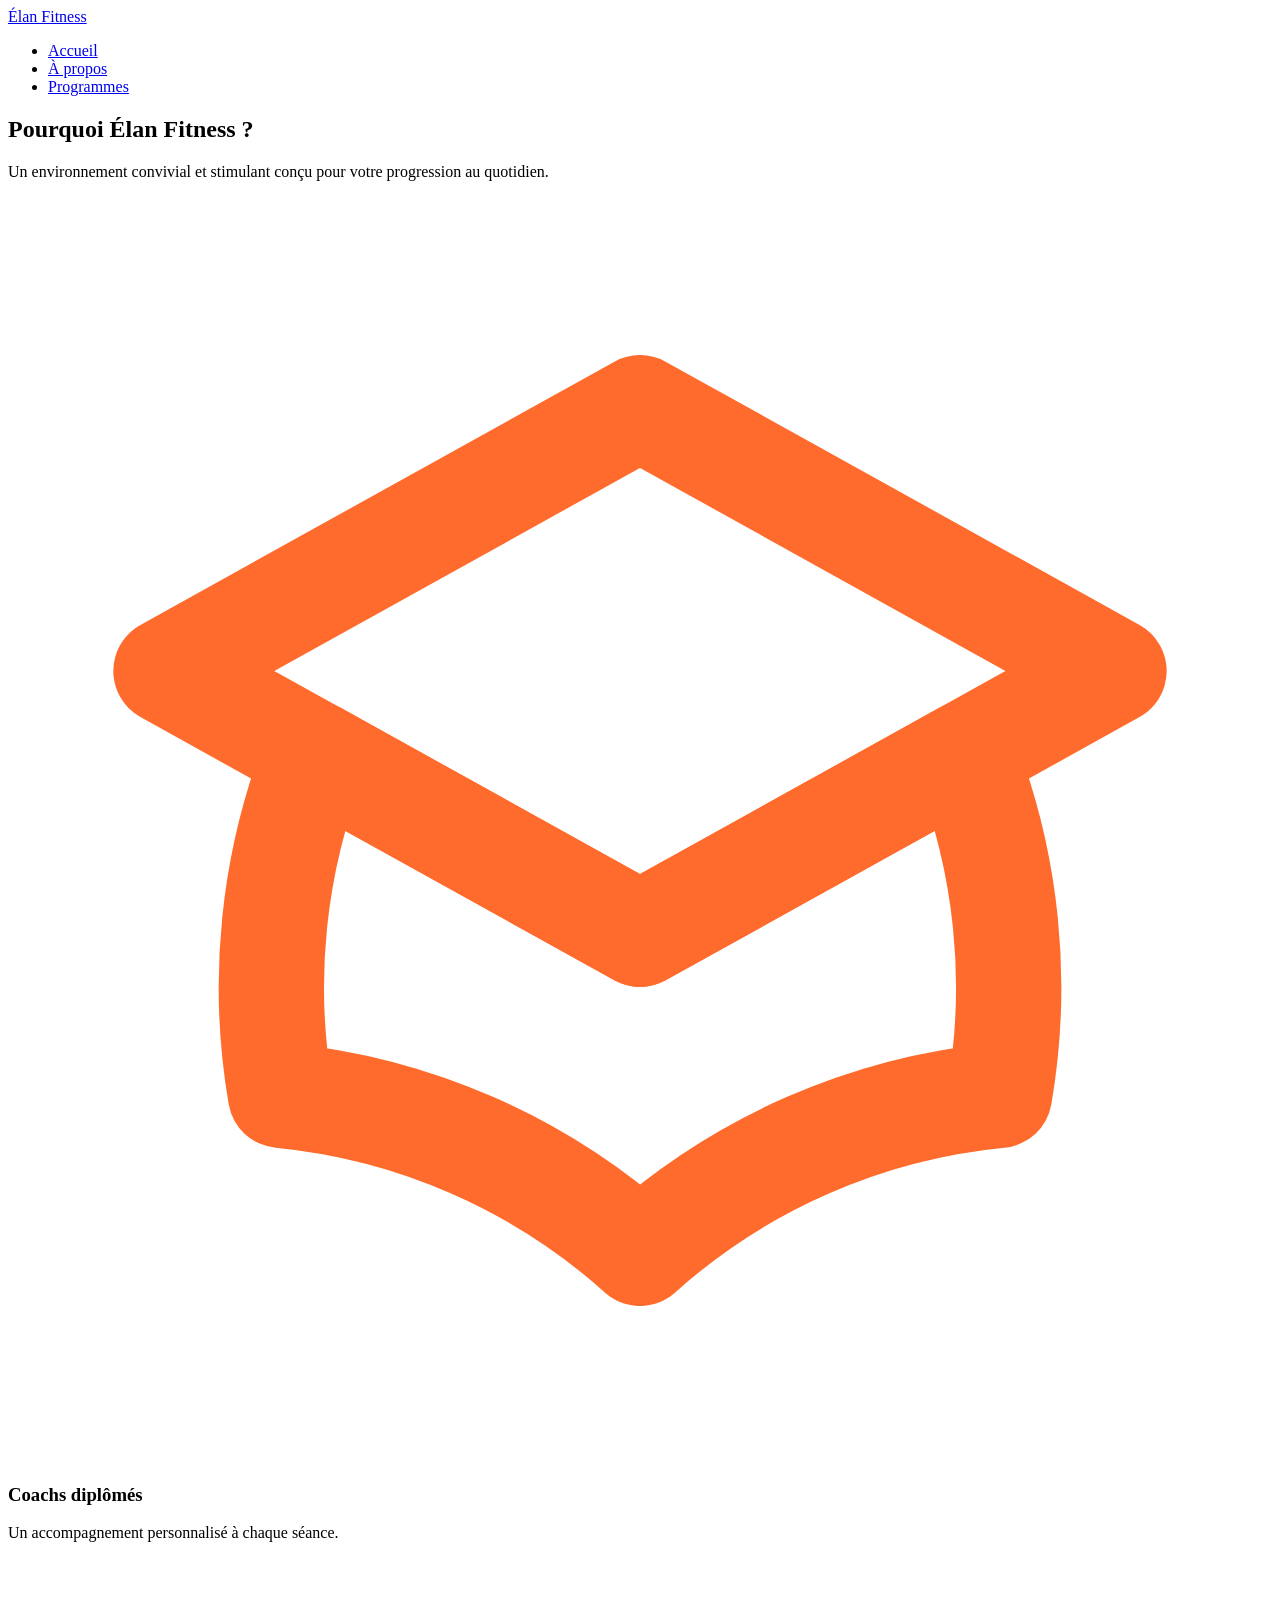
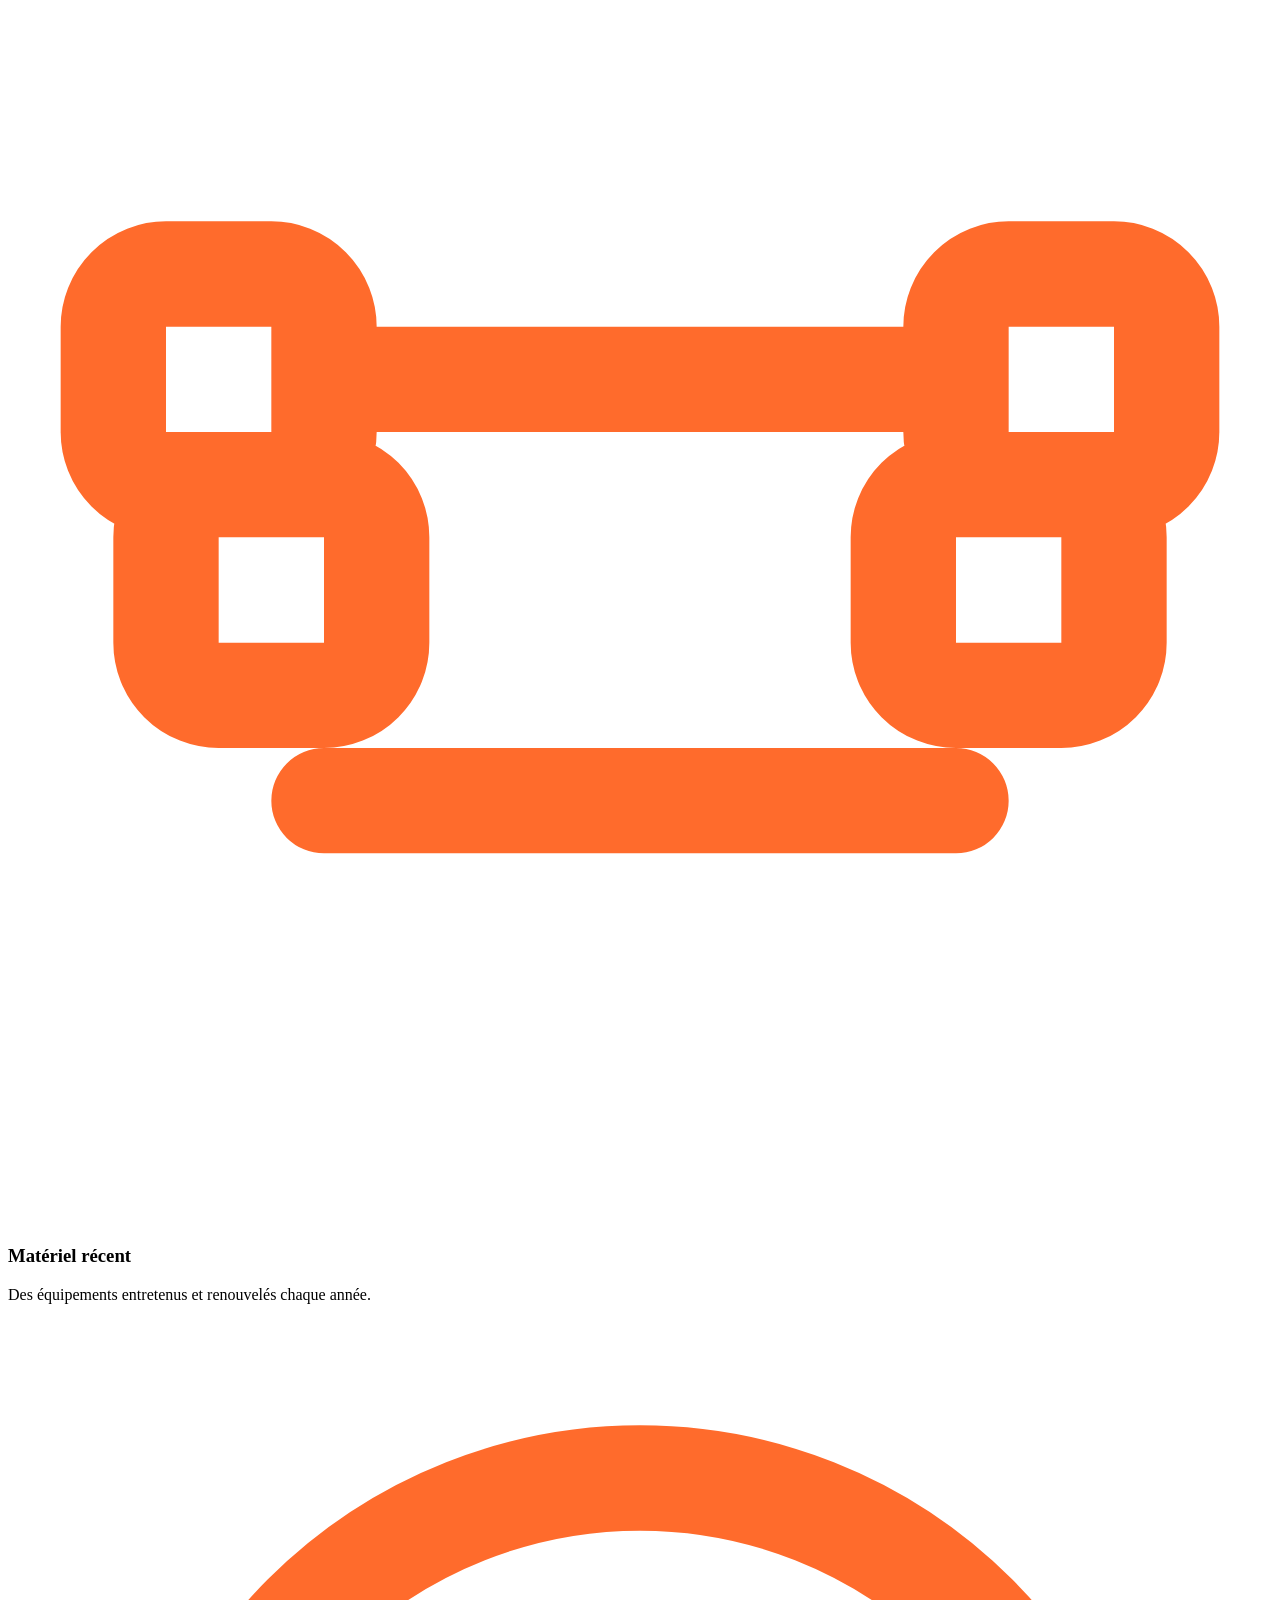
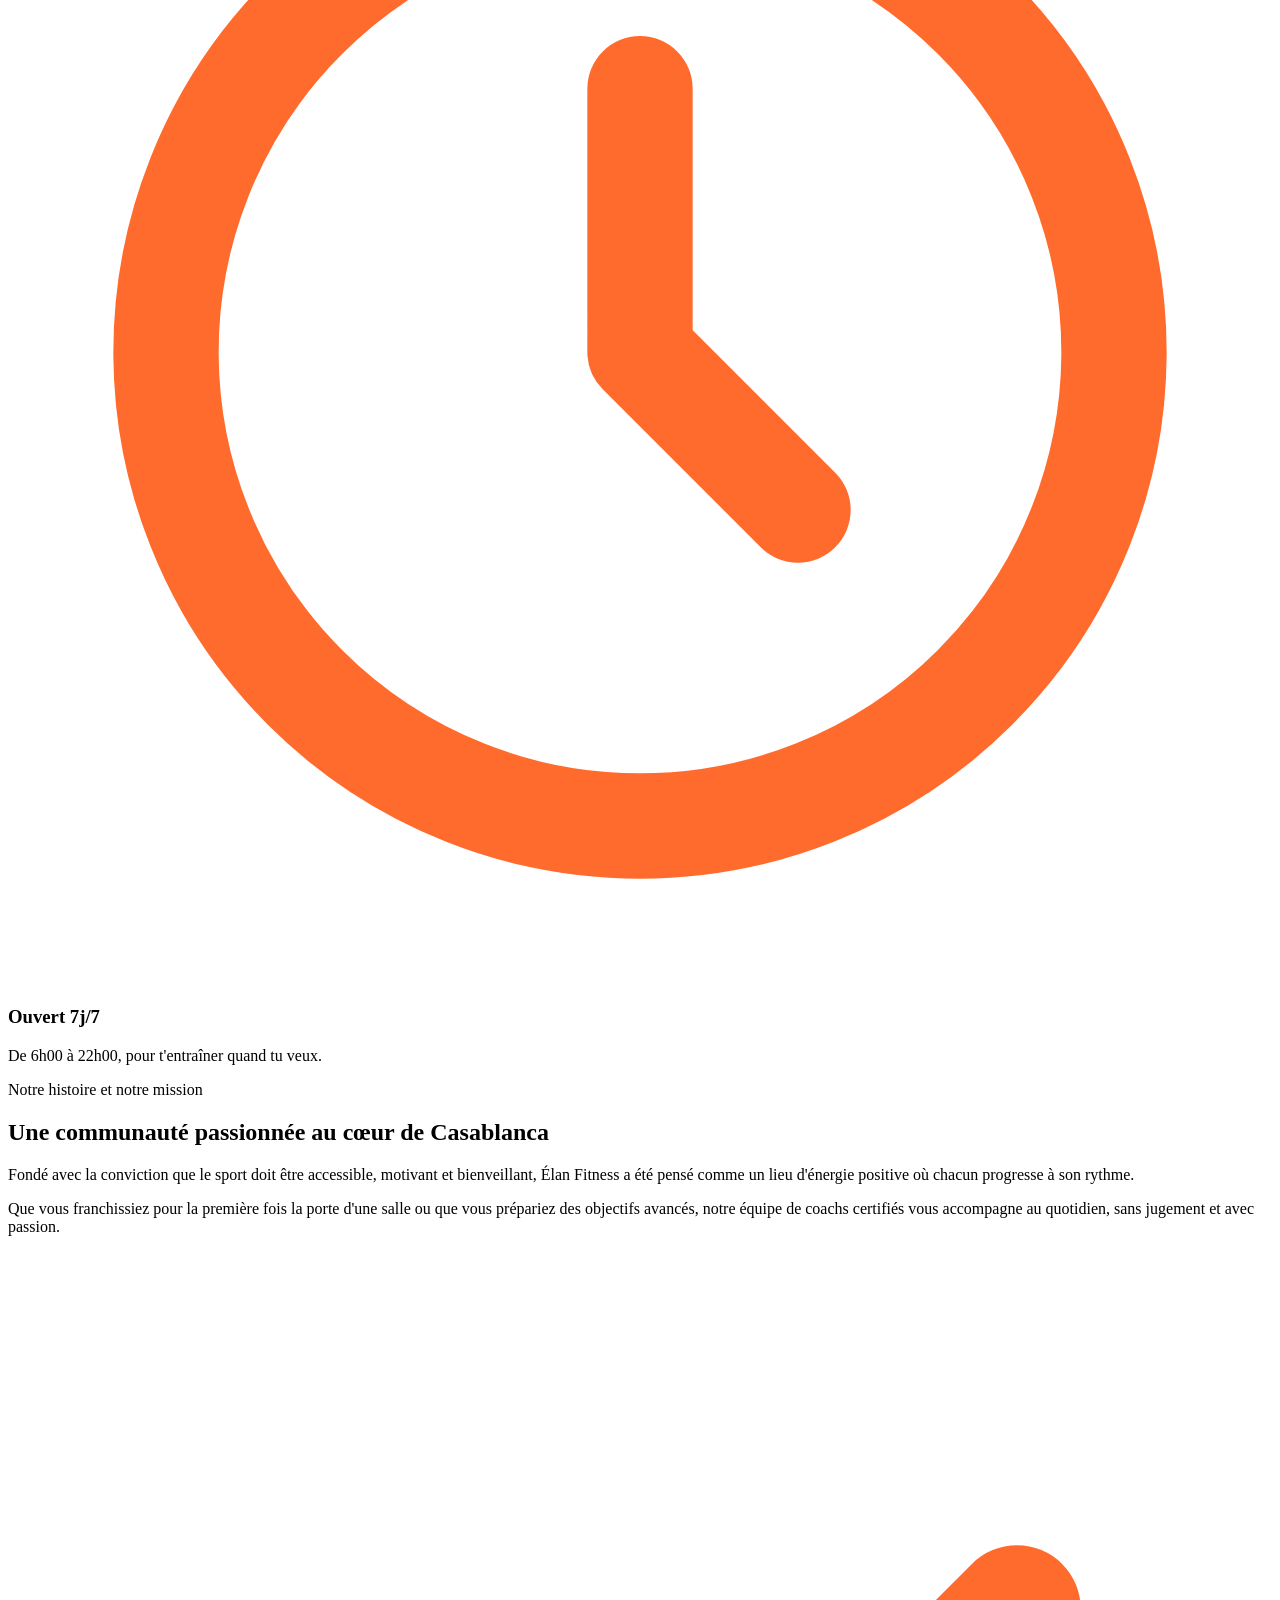
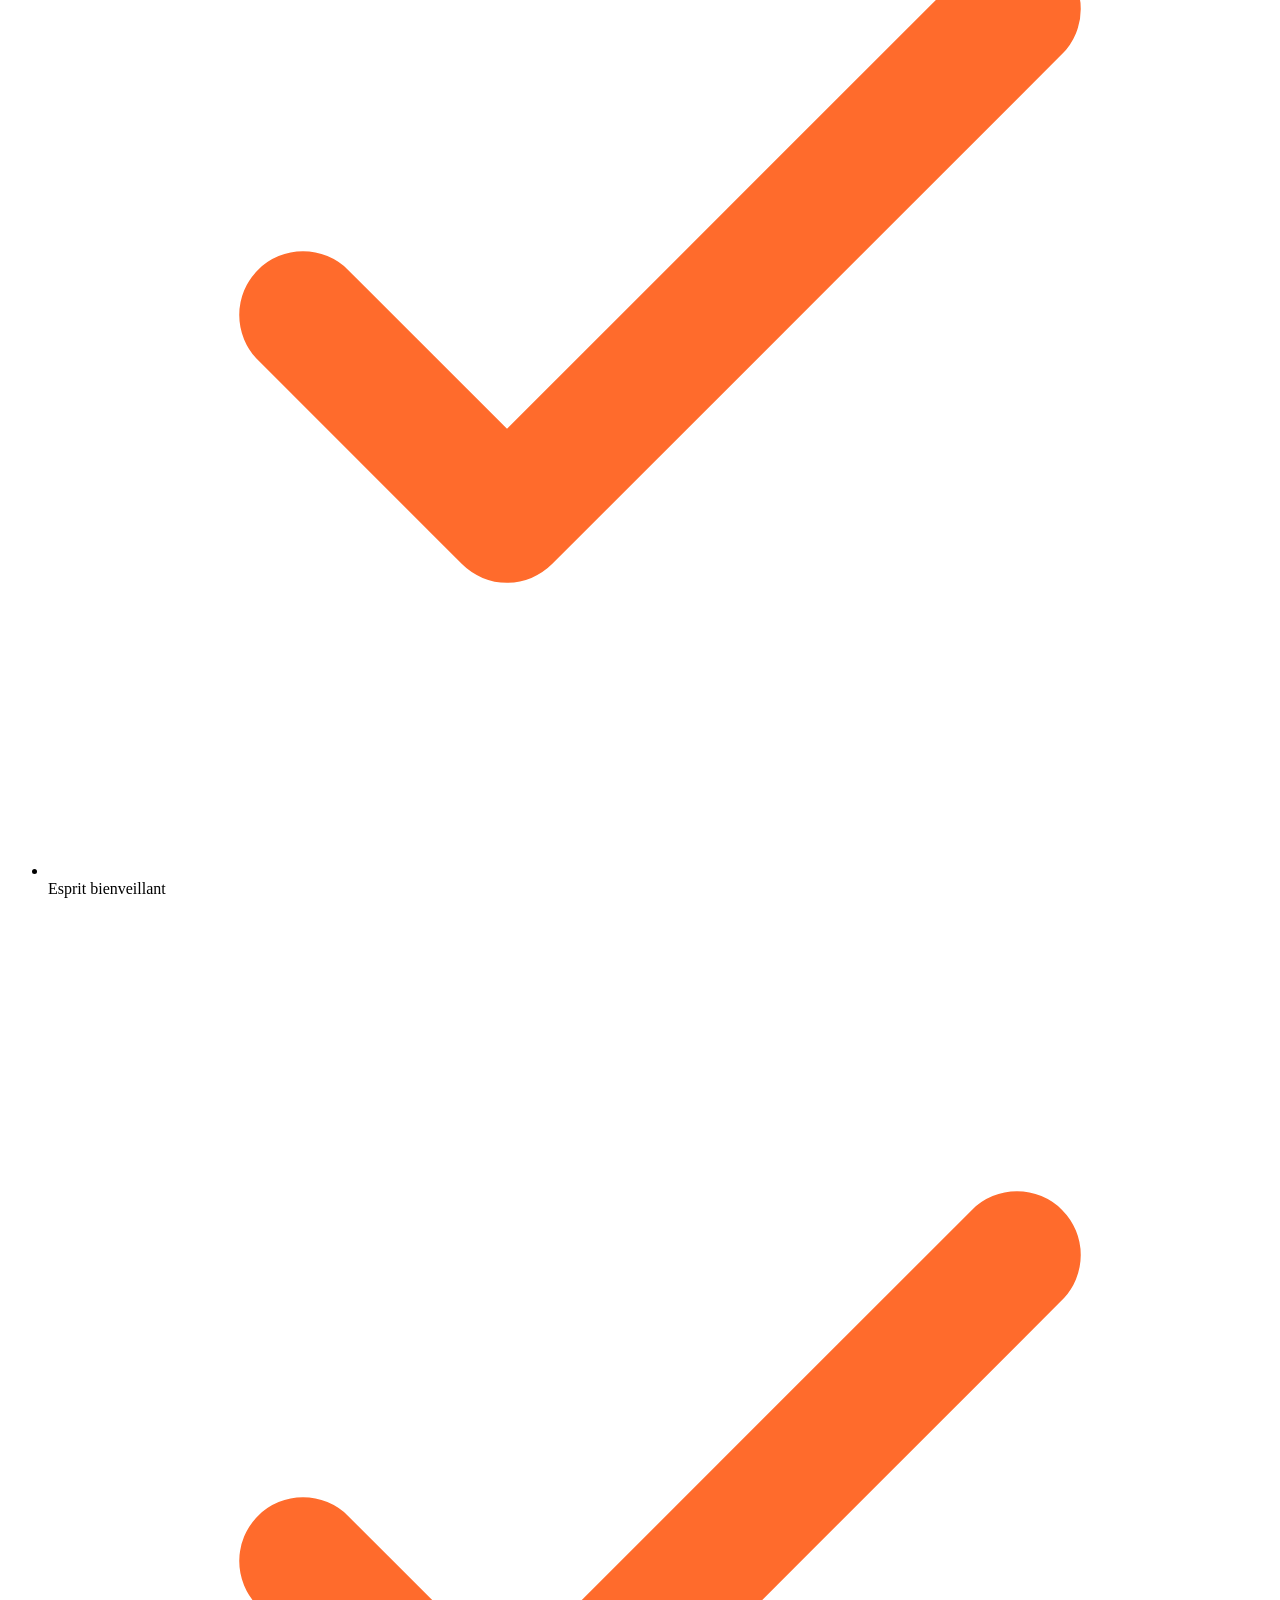
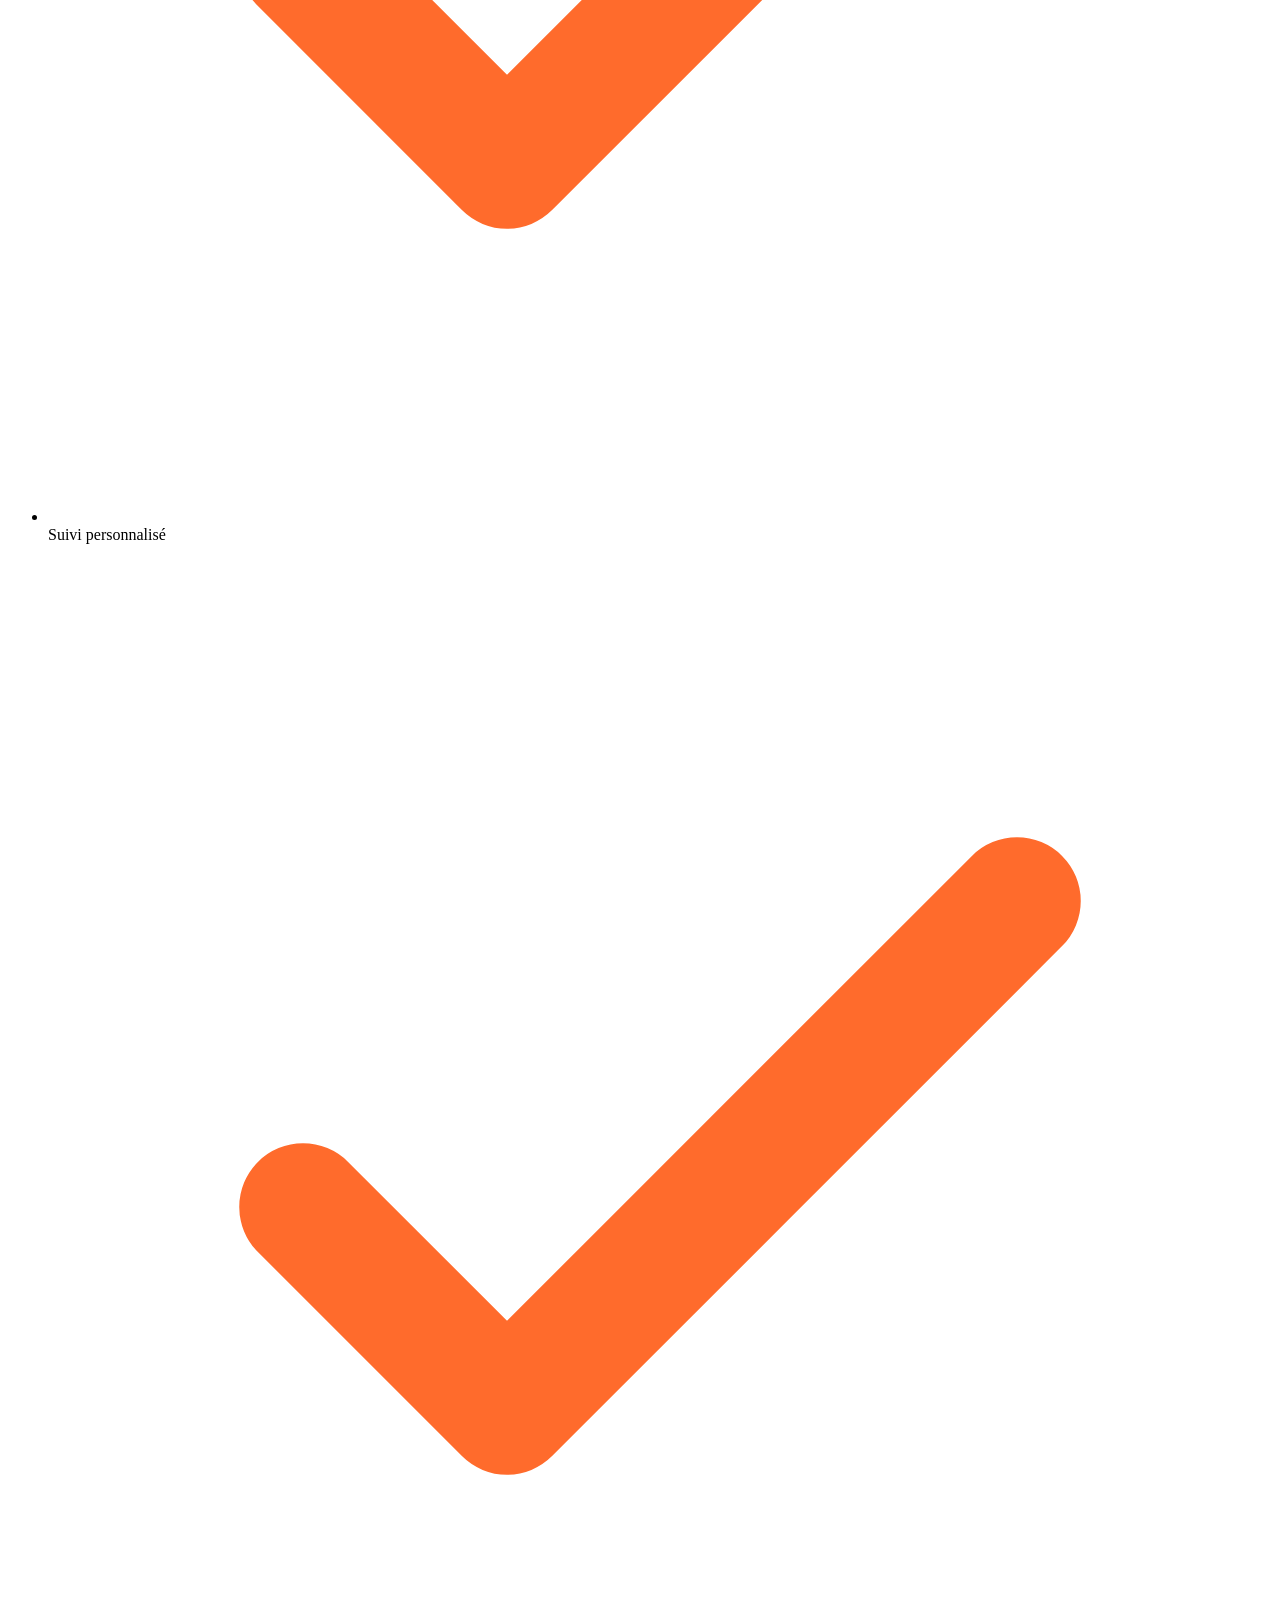
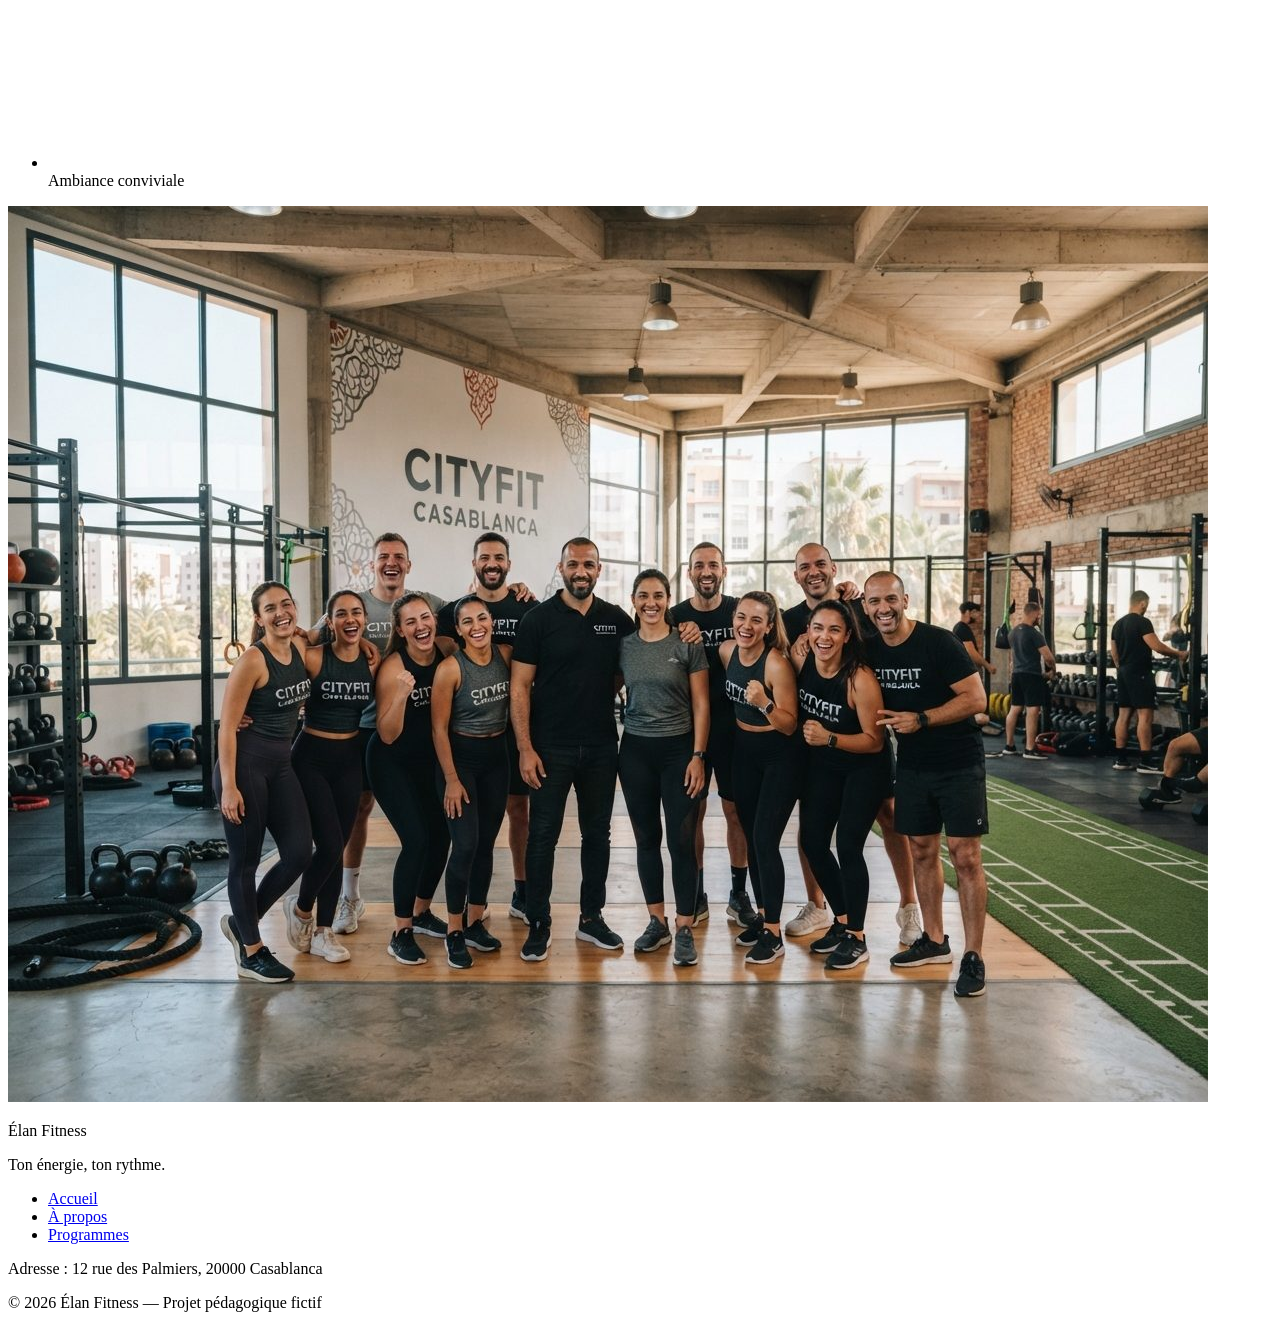
==== Apropos.html @ f49613de "Brief" ====
<!DOCTYPE html>
<html lang="en">
<head>
    <meta charset="UTF-8">
    <meta name="viewport" content="width=device-width, initial-scale=1.0">
    <title>Document</title>
    <link href="style.css" rel="stylesheet">
</head>
<body>
    
  <header class="en-tete">
    <div class="conteneur en-tete-contenu">
      <a href="#accueil" class="logo">Élan Fitness</a>

      <nav aria-label="Navigation principale">
        <ul class="menu">
          <li><a href="index.html" >Accueil</a></li>
          <li><a href="Apropos.html" class="lien-actif">À propos</a></li>
          <li><a href="programmes.html">Programmes</a></li>
        </ul>
      </nav>
    </div>
  </header>
   <section class="section section-blanche">
      <div class="conteneur">

        <div class="section-titre">
          <h2>Pourquoi Élan Fitness ?</h2>
          <p>Un environnement convivial et stimulant conçu pour votre progression au quotidien.</p>
        </div>

        <div class="cartes">
          <article class="carte carte-avantage">
            <div class="icone"><img src="img/icone-coach.svg" alt=""></div>
            <h3>Coachs diplômés</h3>
            <p>Un accompagnement personnalisé à chaque séance.</p>
          </article>

          <article class="carte carte-avantage">
            <div class="icone"><img src="img/icone-materiel.svg" alt=""></div>
            <h3>Matériel récent</h3>
            <p>Des équipements entretenus et renouvelés chaque année.</p>
          </article>

          <article class="carte carte-avantage">
            <div class="icone"><img src="img/icone-horloge.svg" alt=""></div>
            <h3>Ouvert 7j/7</h3>
            <p>De 6h00 à 22h00, pour t'entraîner quand tu veux.</p>
          </article>
        </div>

      </div>
    </section>

    <section id="a-propos" class="section">
      <div class="conteneur apropos-contenu">

        <div class="apropos-texte">
          <p class="sur-titre">Notre histoire et notre mission</p>
          <h2>Une communauté passionnée au cœur de Casablanca</h2>
          <p>
            Fondé avec la conviction que le sport doit être accessible, motivant et bienveillant,
            Élan Fitness a été pensé comme un lieu d'énergie positive où chacun progresse à son rythme.
          </p>
          <p>
            Que vous franchissiez pour la première fois la porte d'une salle ou que vous prépariez des
            objectifs avancés, notre équipe de coachs certifiés vous accompagne au quotidien, sans
            jugement et avec passion.
          </p>

          <ul class="valeurs">
            <li class="valeur">
              <div class="icone icone-petite"><img src="img/icone-check.svg" alt=""></div>
              <span>Esprit bienveillant</span>
            </li>
            <li class="valeur">
              <div class="icone icone-petite"><img src="img/icone-check.svg" alt=""></div>
              <span>Suivi personnalisé</span>
            </li>
            <li class="valeur">
              <div class="icone icone-petite"><img src="img/icone-check.svg" alt=""></div>
              <span>Ambiance conviviale</span>
            </li>
          </ul>
        </div>

        <img class="apropos-image" src="img/equipe.jpg" alt="L'équipe de coachs d'Élan Fitness réunie dans la salle">

      </div>
    </section>  
      <footer class="pied-de-page">
    <div class="conteneur">

      <div class="pied-haut">
        <div>
          <p class="logo logo-clair">Élan Fitness</p>
          <p class="slogan">Ton énergie, ton rythme.</p>
        </div>

        <nav aria-label="Navigation du pied de page">
          <ul class="menu menu-pied">
            <li><a href="index.html">Accueil</a></li>
            <li><a href="Apropos.html">À propos</a></li>
            <li><a href="programmes.html">Programmes</a></li>
          </ul>
        </nav>
      </div>

      <div class="pied-bas">
        <p>Adresse : 12 rue des Palmiers, 20000 Casablanca</p>
        <p>&copy; 2026 Élan Fitness — Projet pédagogique fictif</p>
      </div>

    </div>
  </footer>
</body>
</html>
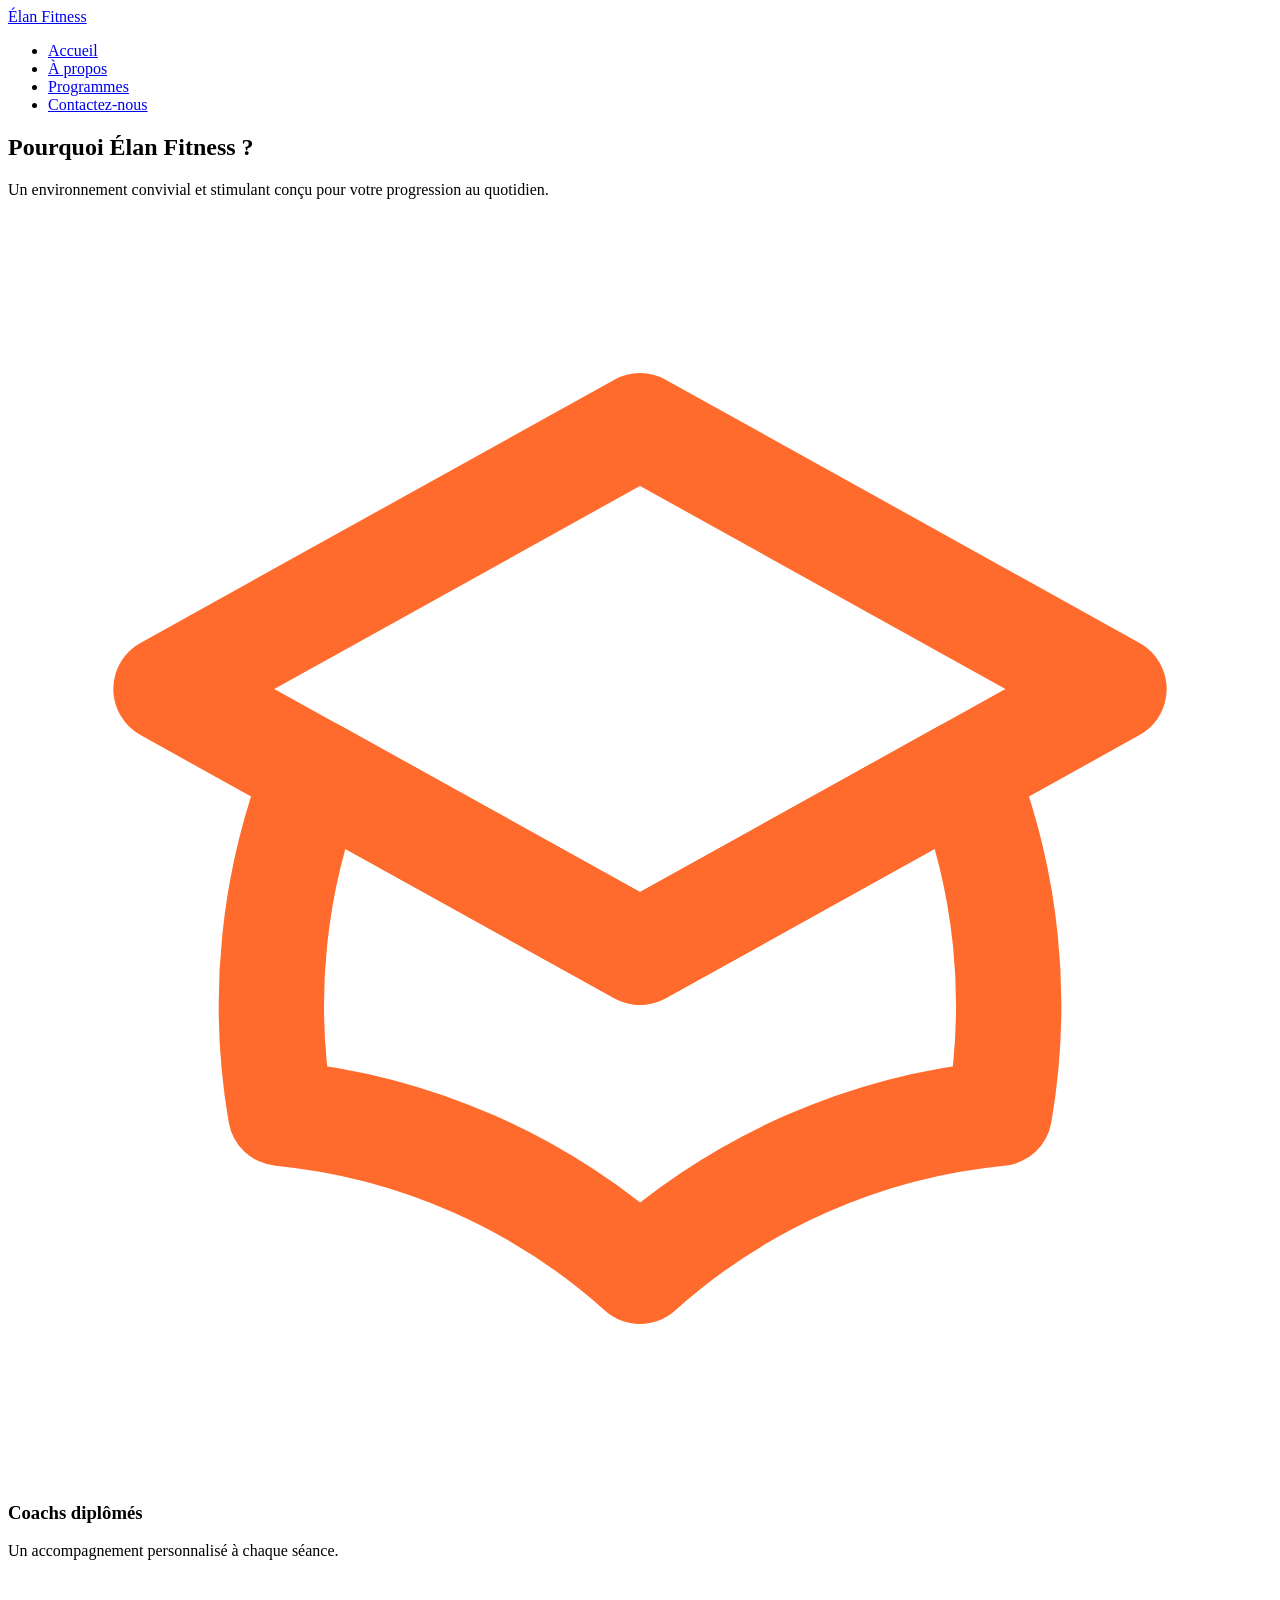
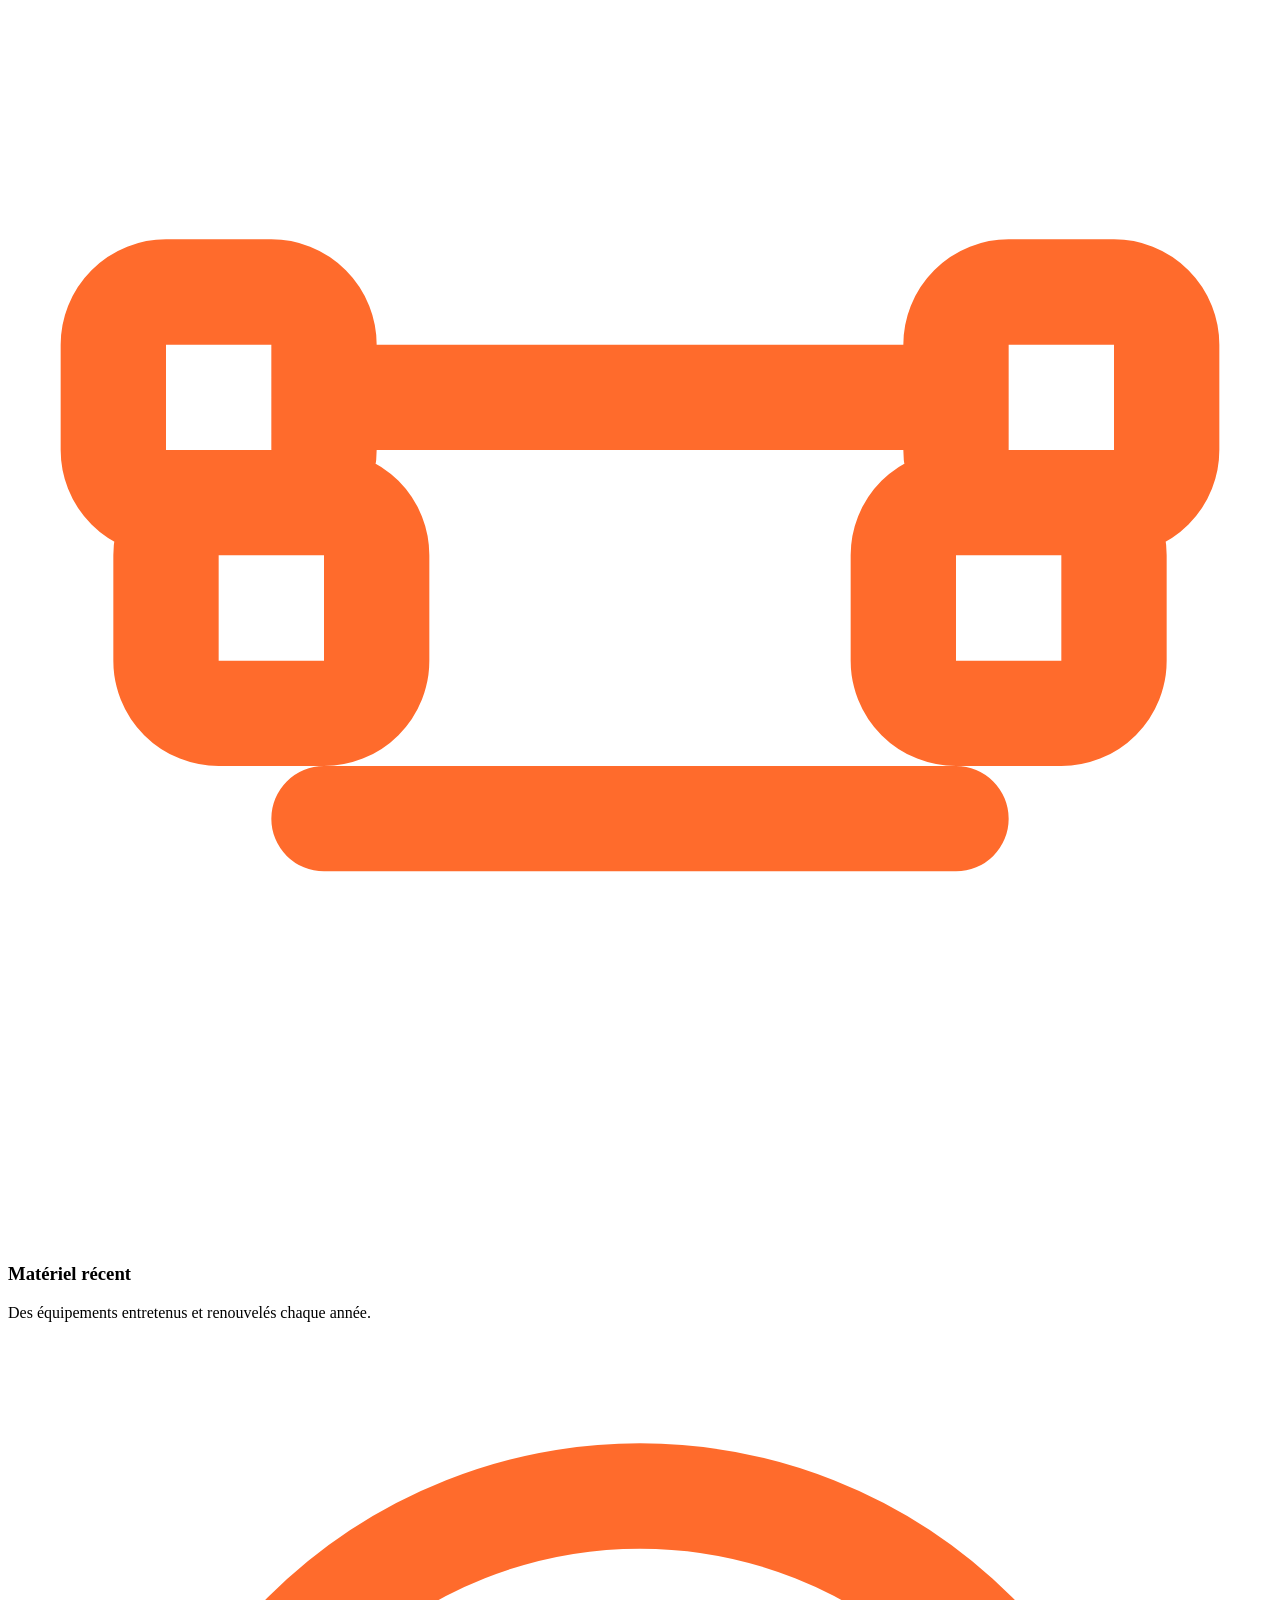
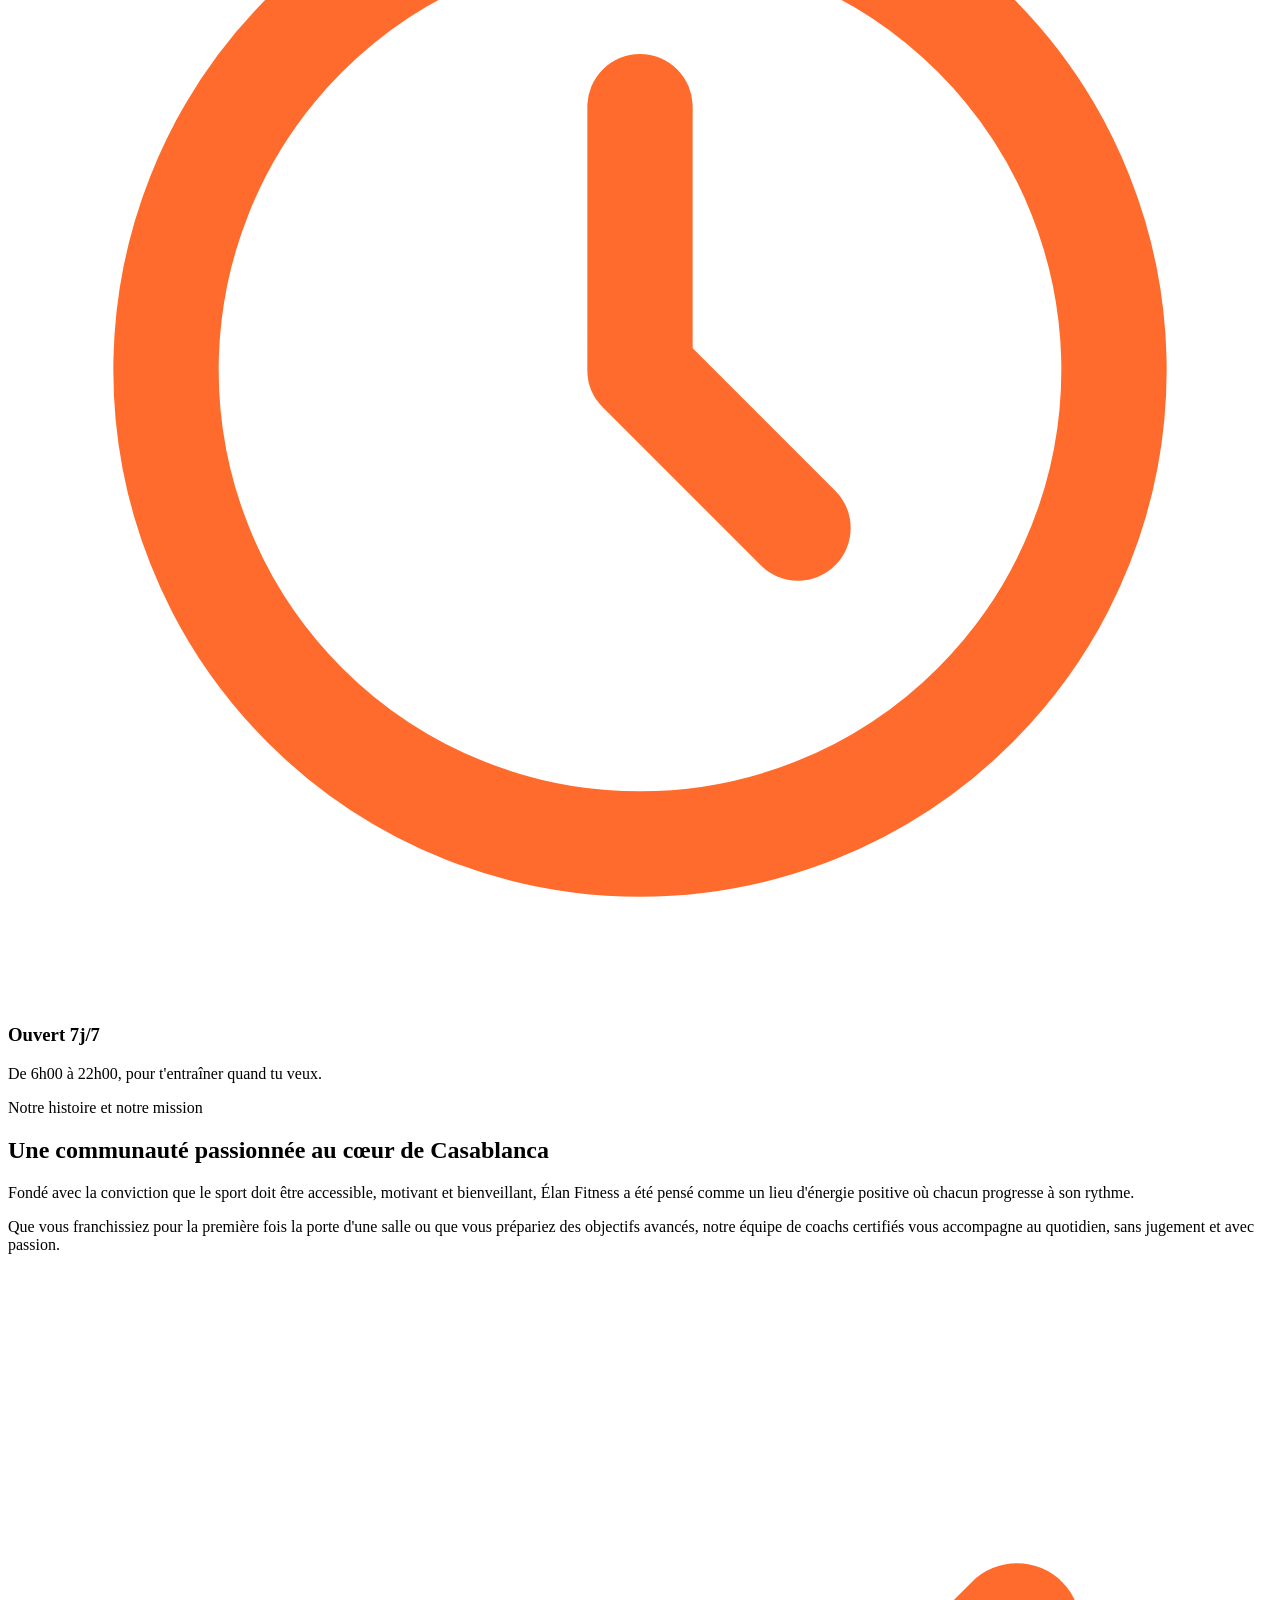
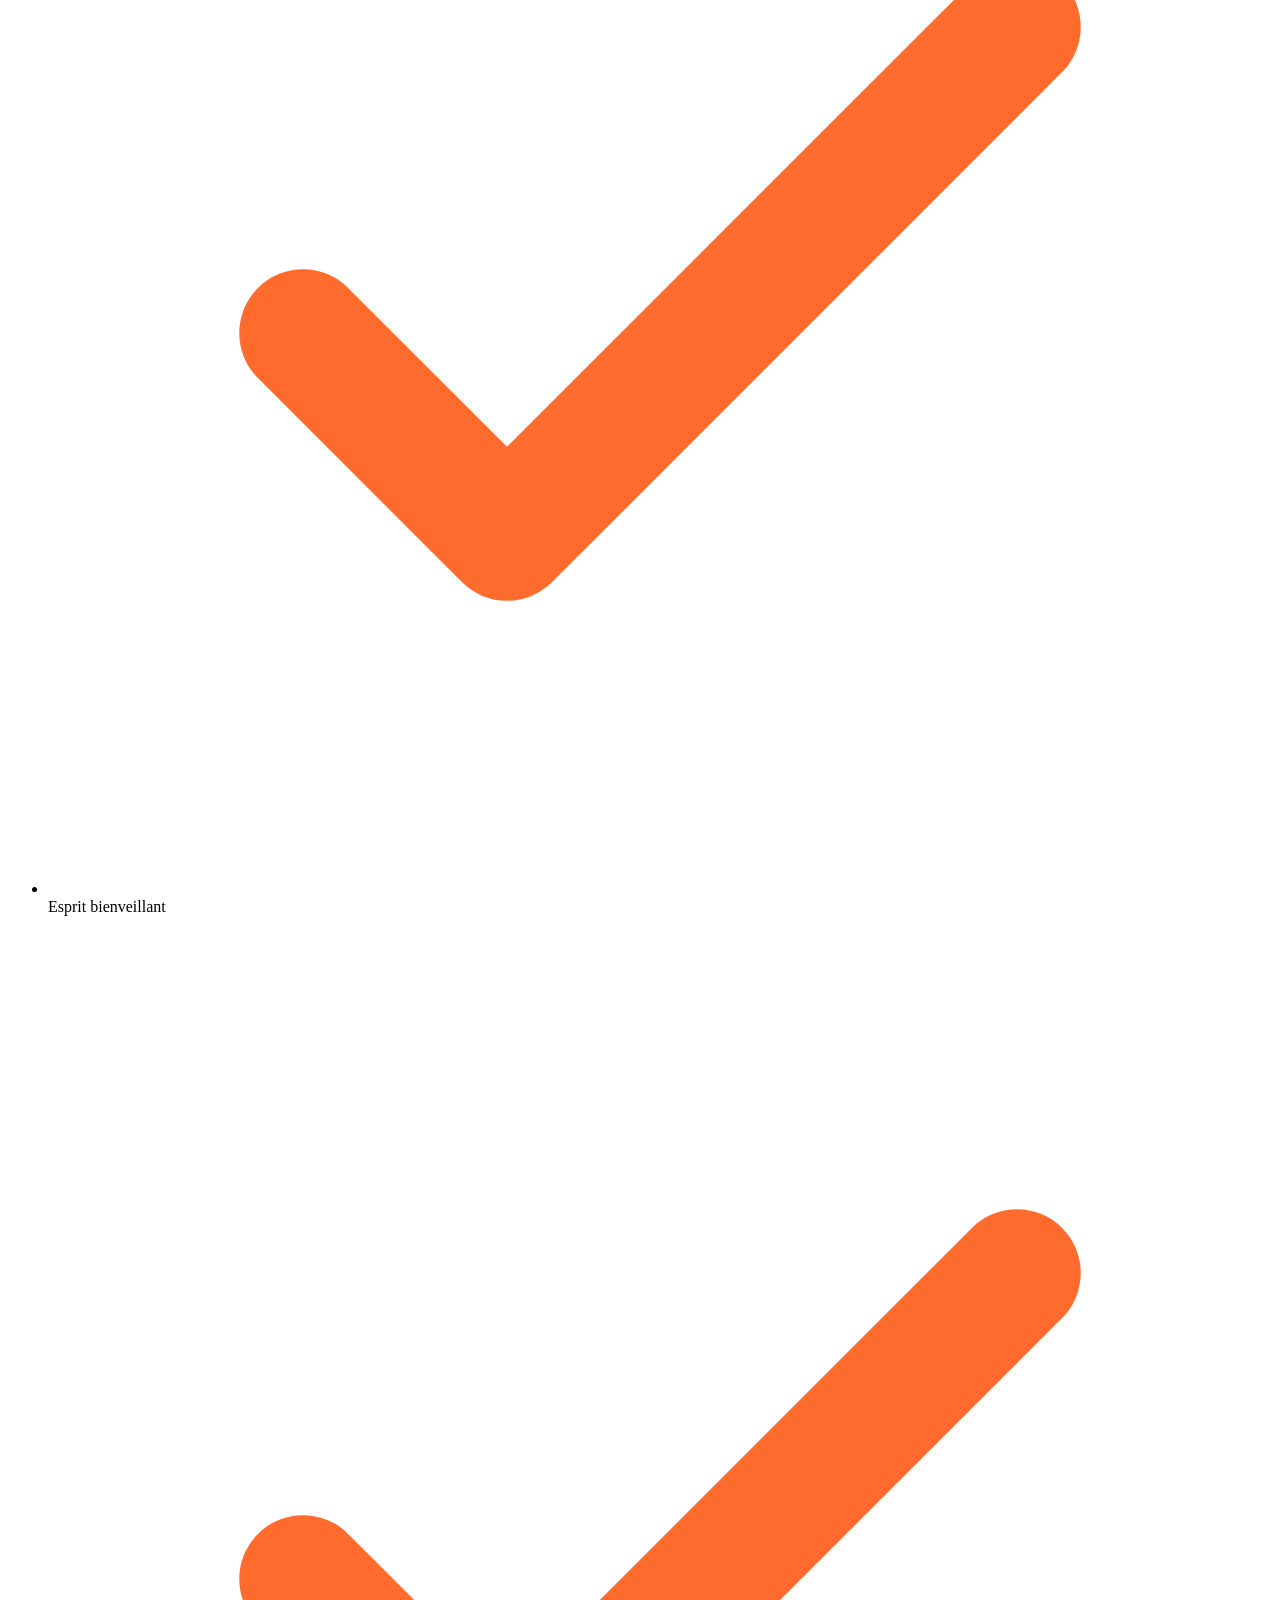
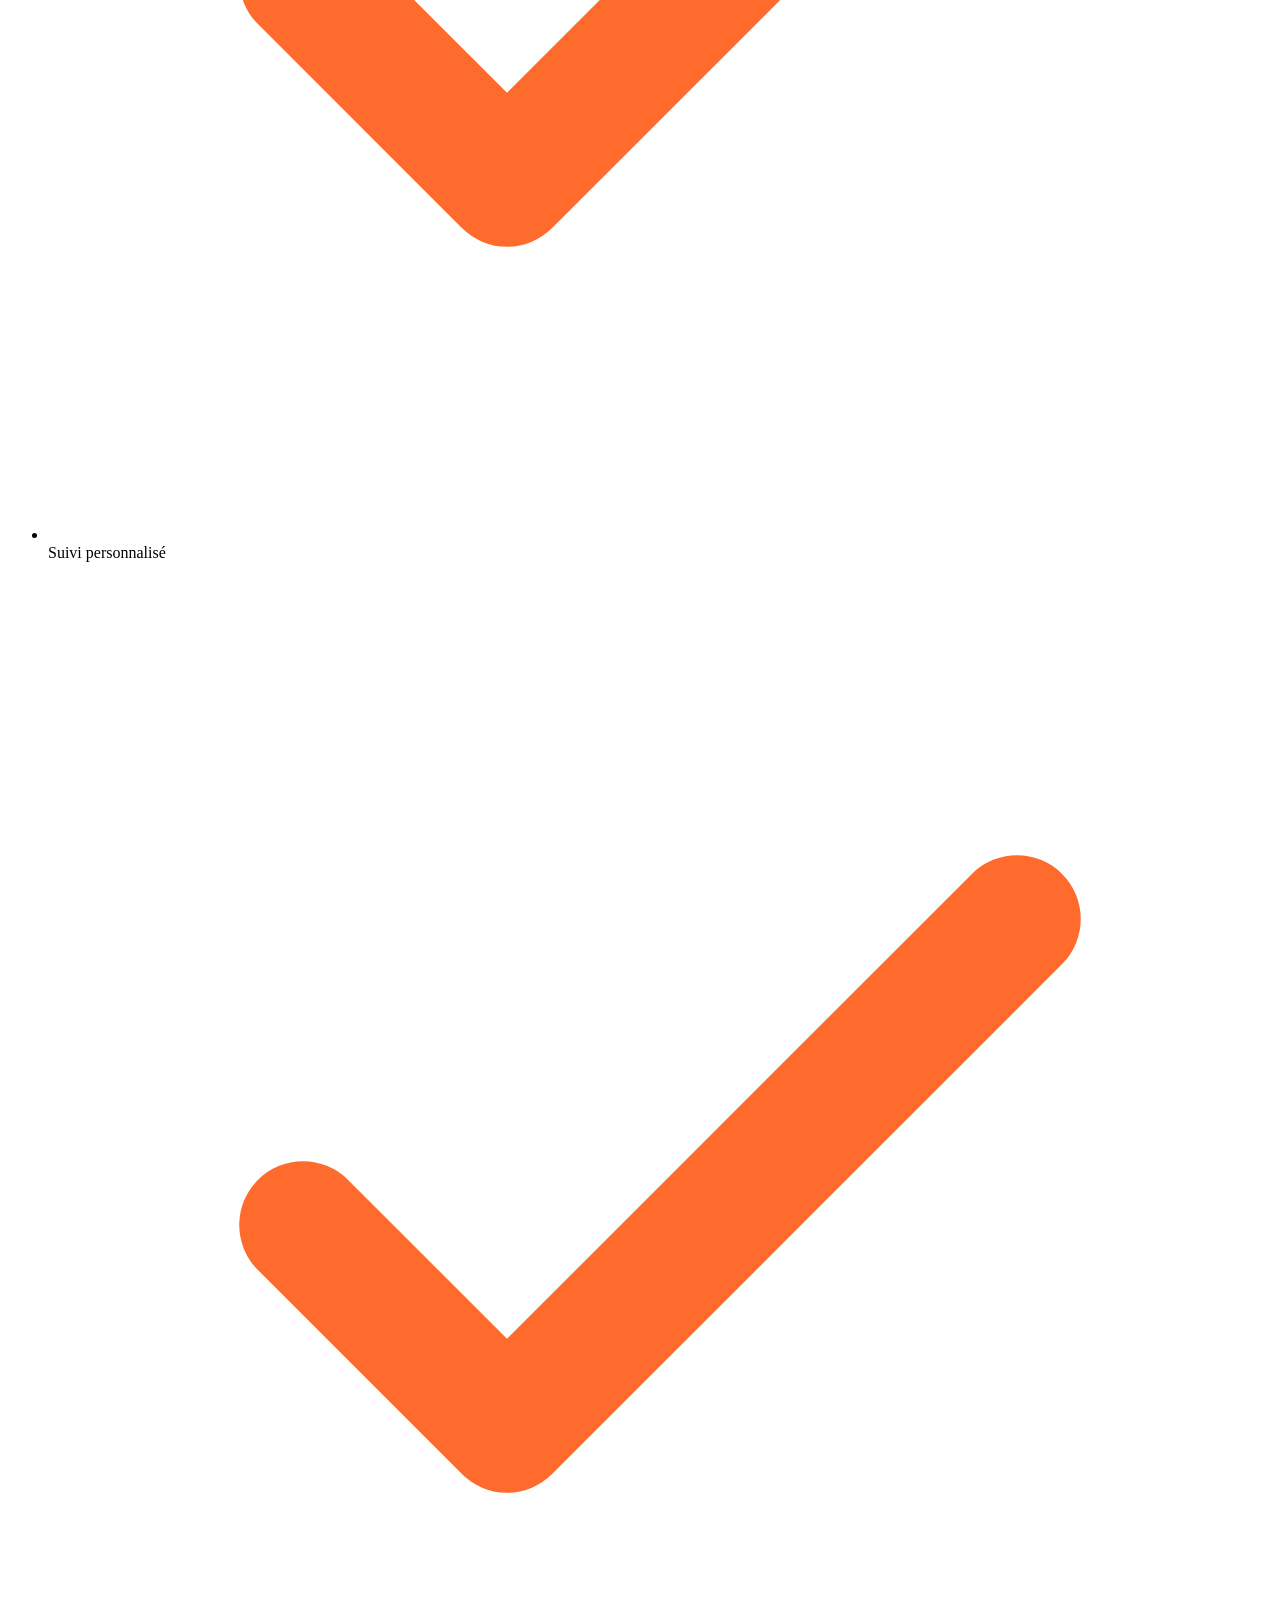
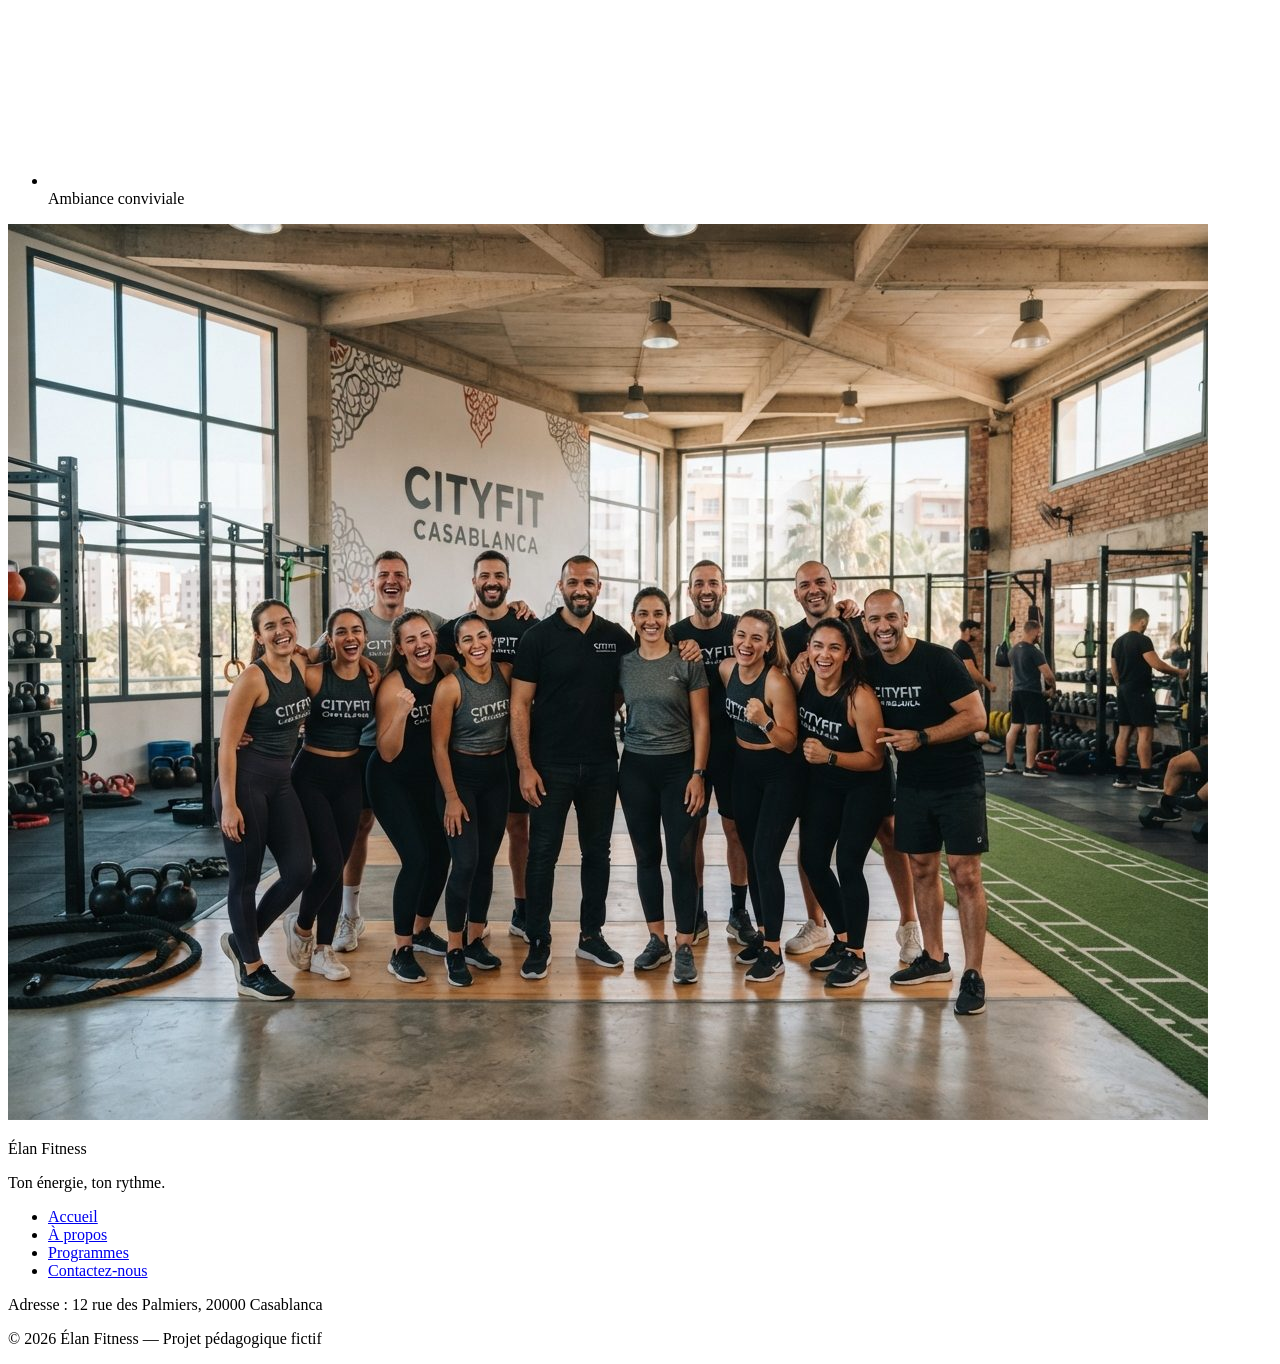
==== commit 0c385761: "Apropos" ====
--- a/Apropos.html
+++ b/Apropos.html
@@ -17,6 +17,7 @@
           <li><a href="index.html" >Accueil</a></li>
           <li><a href="Apropos.html" class="lien-actif">À propos</a></li>
           <li><a href="programmes.html">Programmes</a></li>
+          <li><a href="contact.html">Contactez-nous</a></li>
         </ul>
       </nav>
     </div>
@@ -100,8 +101,9 @@
         <nav aria-label="Navigation du pied de page">
           <ul class="menu menu-pied">
             <li><a href="index.html">Accueil</a></li>
-            <li><a href="Apropos.html">À propos</a></li>
+            <li><a href="Apropos.html"class="lien-actif">À propos</a></li>
             <li><a href="programmes.html">Programmes</a></li>
+            <li><a href="contact.html">Contactez-nous</a></li>
           </ul>
         </nav>
       </div>
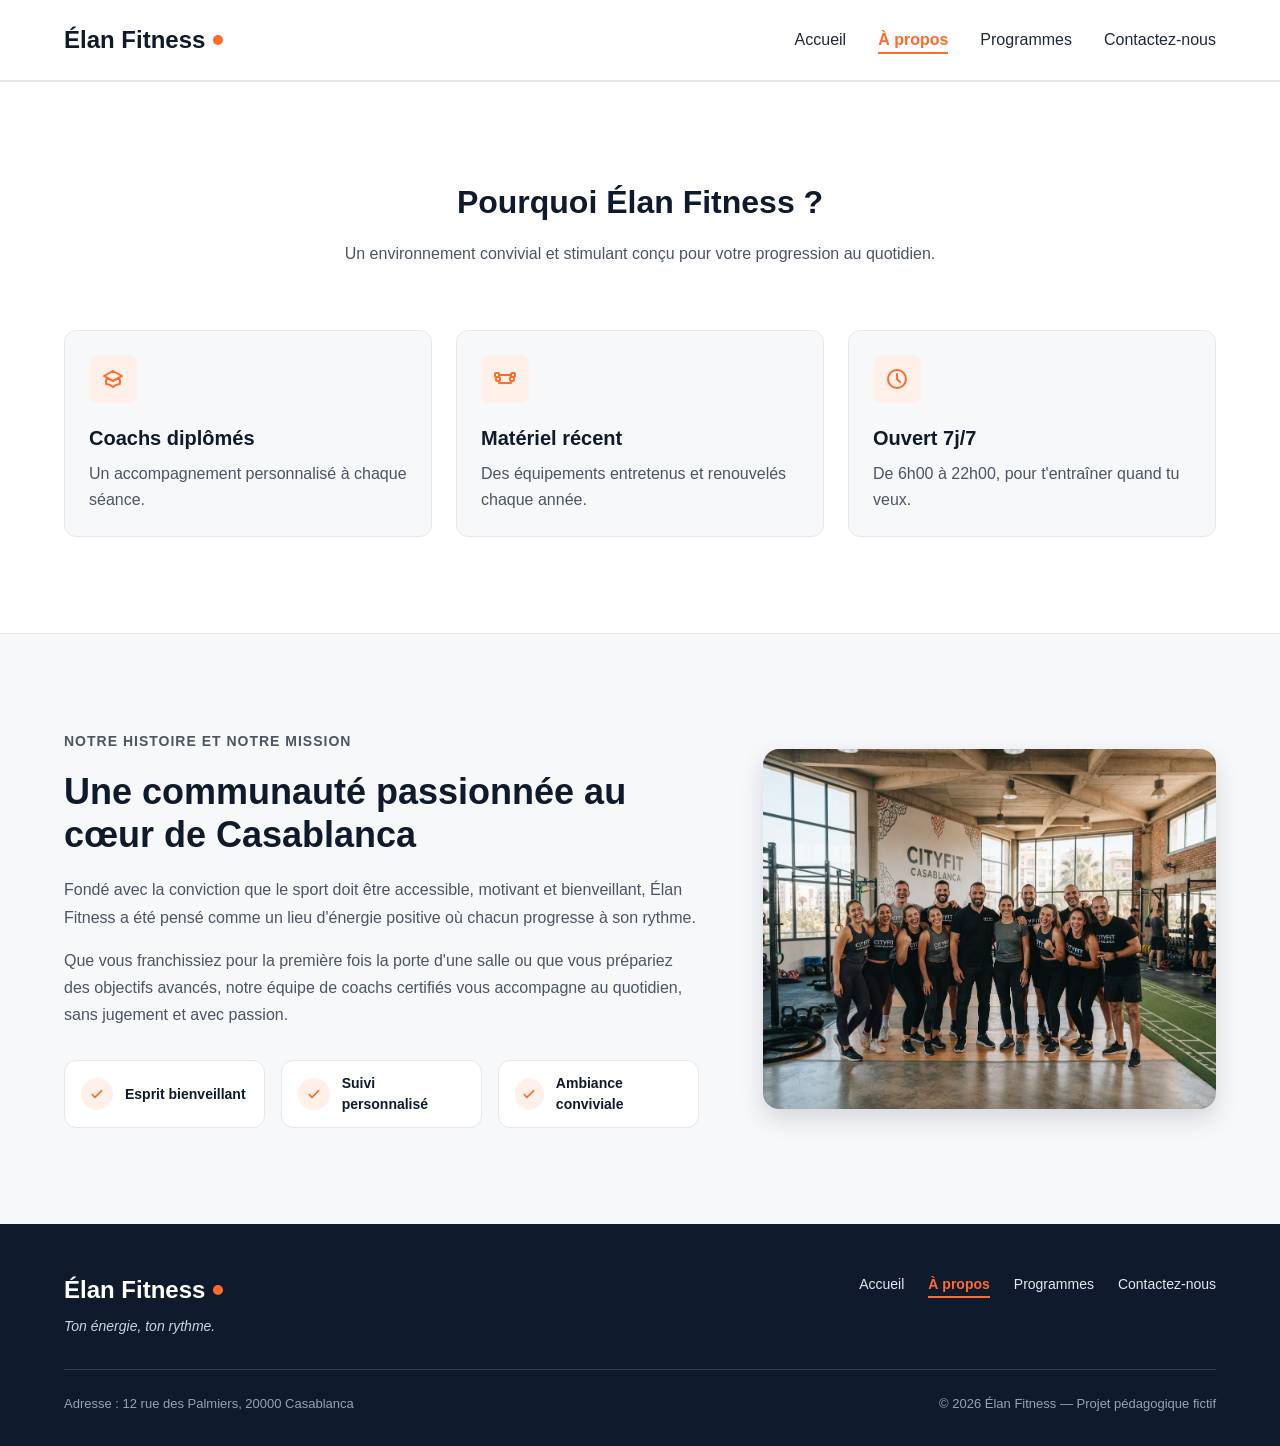
==== commit 56f8d2b0: "Breif" ====
--- a/Apropos.html
+++ b/Apropos.html
@@ -116,4 +116,4 @@
     </div>
   </footer>
 </body>
-</html>+</html>
--- a/style.css
+++ b/style.css
@@ -0,0 +1,590 @@
+* {
+  box-sizing: border-box;
+  margin: 0;
+  padding: 0;
+}
+
+html {
+  scroll-behavior: smooth;
+}
+
+body {
+  font-family: 'Inter', Arial, sans-serif;
+  font-size: 16px;
+  line-height: 1.5;
+  color: #1F2937;
+  background-color: #F7F8FA;
+}
+
+h1, h2, h3, h4 {
+  font-family: 'Poppins', Arial, sans-serif;
+  color: #0F1B2D;
+}
+
+a {
+  color: inherit;
+  text-decoration: none;
+}
+
+ul {
+  list-style: none;
+}
+
+img {
+  display: block;
+  max-width: 100%;
+}
+
+a:focus-visible,
+button:focus-visible {
+  outline: 3px solid #FF6B2C;
+  outline-offset: 2px;
+}
+
+.conteneur {
+  width: 100%;
+  max-width: 1200px;
+  margin: 0 auto;
+  padding: 0 24px;
+}
+
+.section {
+  padding: 96px 0;
+}
+
+.section-blanche {
+  background-color: #FFFFFF;
+  border-top: 1px solid #E5E7EB;
+  border-bottom: 1px solid #E5E7EB;
+}
+
+.section-titre {
+  max-width: 640px;
+  margin: 0 auto 64px;
+  text-align: center;
+}
+
+.section-titre h2 {
+  font-size: 32px;
+  margin-bottom: 16px;
+}
+
+.section-titre h3 {
+  font-size: 26px;
+  margin-bottom: 12px;
+}
+
+.section-titre p {
+  color: #4B5563;
+}
+
+.sur-titre {
+  font-size: 14px;
+  font-weight: 600;
+  color: #FF6B2C;
+  text-transform: uppercase;
+  letter-spacing: 1px;
+  margin-bottom: 12px;
+}
+
+.bouton {
+  display: inline-block;
+  padding: 14px 28px;
+  border-radius: 8px;
+  font-size: 16px;
+  font-weight: 600;
+  text-align: center;
+  cursor: pointer;
+}
+
+.bouton-principal {
+  background-color: #FF6B2C;
+  border: 1px solid #FF6B2C;
+  color: #FFFFFF;
+}
+
+.bouton-principal:hover {
+  background-color: #F05817;
+}
+
+.bouton-secondaire {
+  background-color: #FFFFFF;
+  border: 1px solid #0F1B2D;
+  color: #0F1B2D;
+}
+
+.bouton-secondaire:hover {
+  background-color: #F3F4F6;
+}
+
+.cartes {
+  display: flex;
+  gap: 24px;
+}
+
+.carte {
+  flex: 1;
+  background-color: #FFFFFF;
+  border: 1px solid #E5E7EB;
+  border-radius: 12px;
+  box-shadow: 0 1px 3px rgba(15, 27, 45, 0.08);
+}
+
+.icone {
+  width: 48px;
+  height: 48px;
+  background-color: #FFF0EA;
+  border-radius: 8px;
+  display: flex;
+  align-items: center;
+  justify-content: center;
+}
+
+.icone img {
+  width: 24px;
+  height: 24px;
+}
+
+.icone-petite {
+  width: 32px;
+  height: 32px;
+  border-radius: 50%;
+}
+
+.icone-petite img {
+  width: 16px;
+  height: 16px;
+}
+
+.en-tete {
+  position: sticky;
+  top: 0;
+  z-index: 10;
+  background-color: #FFFFFF;
+  border-bottom: 1px solid #E5E7EB;
+}
+
+.en-tete-contenu {
+  height: 80px;
+  display: flex;
+  align-items: center;
+  justify-content: space-between;
+}
+
+.logo {
+  display: flex;
+  align-items: center;
+  font-family: 'Poppins', Arial, sans-serif;
+  font-size: 24px;
+  font-weight: 700;
+  color: #0F1B2D;
+}
+
+.logo::after {
+  content: "";
+  width: 10px;
+  height: 10px;
+  margin-left: 8px;
+  background-color: #FF6B2C;
+  border-radius: 50%;
+}
+
+.menu {
+  display: flex;
+  gap: 32px;
+}
+
+.menu a {
+  font-weight: 500;
+  padding-bottom: 4px;
+  border-bottom: 2px solid transparent;
+}
+
+.menu a:hover {
+  color: #FF6B2C;
+}
+
+.menu .lien-actif {
+  color: #FF6B2C;
+  font-weight: 600;
+  border-bottom-color: #FF6B2C;
+}
+
+.hero {
+  padding: 64px 0 96px;
+}
+
+.hero-contenu {
+  display: flex;
+  align-items: center;
+  gap: 32px;
+}
+
+.hero-texte {
+  flex: 7;
+}
+
+.hero-texte h1 {
+  font-size: 48px;
+  font-weight: 800;
+  line-height: 1.2;
+  margin-bottom: 24px;
+}
+
+.hero-description {
+  max-width: 520px;
+  font-size: 18px;
+  line-height: 1.6;
+  color: #4B5563;
+  margin-bottom: 32px;
+}
+
+.boutons {
+  display: flex;
+  flex-wrap: wrap;
+  gap: 16px;
+}
+
+.hero-image {
+  flex: 5;
+  min-width: 0;
+  height: 400px;
+  object-fit: cover;
+  border-radius: 16px;
+  border: 1px solid #E5E7EB;
+  box-shadow: 0 10px 25px rgba(15, 27, 45, 0.15);
+}
+
+.chiffres {
+  display: flex;
+  margin-top: 64px;
+  padding: 32px;
+  background-color: #FFFFFF;
+  border: 1px solid #E5E7EB;
+  border-radius: 12px;
+  box-shadow: 0 1px 3px rgba(15, 27, 45, 0.08);
+}
+
+.chiffre {
+  flex: 1;
+  text-align: center;
+  font-weight: 500;
+  color: #0F1B2D;
+}
+
+.chiffre + .chiffre {
+  border-left: 1px solid #E5E7EB;
+}
+
+.chiffre-nombre {
+  font-family: 'Poppins', Arial, sans-serif;
+  font-size: 36px;
+  font-weight: 800;
+  color: #FF6B2C;
+}
+
+.carte-avantage {
+  padding: 24px;
+  background-color: #F7F8FA;
+  box-shadow: none;
+}
+
+.carte-avantage .icone {
+  margin-bottom: 20px;
+}
+
+.carte-avantage h3 {
+  font-size: 20px;
+  margin-bottom: 8px;
+}
+
+.carte-avantage p {
+  color: #4B5563;
+  line-height: 1.6;
+}
+
+.apropos-contenu {
+  display: flex;
+  align-items: center;
+  gap: 64px;
+}
+
+.apropos-texte {
+  flex: 7;
+}
+
+.apropos-texte h2 {
+  font-size: 36px;
+  line-height: 1.2;
+  margin-bottom: 20px;
+}
+
+.apropos-texte p {
+  color: #4B5563;
+  line-height: 1.7;
+  margin-bottom: 16px;
+}
+
+.valeurs {
+  display: flex;
+  gap: 16px;
+  margin-top: 32px;
+}
+
+.valeur {
+  flex: 1;
+  display: flex;
+  align-items: center;
+  gap: 12px;
+  padding: 12px 16px;
+  background-color: #FFFFFF;
+  border: 1px solid #E5E7EB;
+  border-radius: 12px;
+  font-family: 'Poppins', Arial, sans-serif;
+  font-size: 14px;
+  font-weight: 600;
+  color: #0F1B2D;
+}
+
+.apropos-image {
+  flex: 5;
+  min-width: 0;
+  height: 360px;
+  object-fit: cover;
+  border-radius: 16px;
+  box-shadow: 0 10px 25px rgba(15, 27, 45, 0.15);
+}
+
+.carte-programme {
+  display: flex;
+  flex-direction: column;
+  overflow: hidden;
+}
+
+.carte-programme > img {
+  width: 100%;
+  height: 200px;
+  object-fit: cover;
+}
+
+.programme-corps {
+  flex: 1;
+  display: flex;
+  flex-direction: column;
+  padding: 20px;
+}
+
+.programme-corps h3 {
+  font-size: 20px;
+  margin-bottom: 8px;
+}
+
+.programme-corps p {
+  font-size: 15px;
+  color: #4B5563;
+}
+
+.etiquette {
+  align-self: flex-start;
+  padding: 4px 10px;
+  margin-bottom: 12px;
+  border-radius: 6px;
+  font-size: 12px;
+  font-weight: 600;
+}
+
+.etiquette-orange {
+  background-color: #FFEDE5;
+  color: #C2410C;
+}
+
+.etiquette-bleue {
+  background-color: #DBEAFE;
+  color: #1D4ED8;
+}
+
+.etiquette-verte {
+  background-color: #D1FAE5;
+  color: #047857;
+}
+
+.programme-corps .duree {
+  display: flex;
+  align-items: center;
+  gap: 8px;
+  margin-top: auto;
+  padding-top: 16px;
+  border-top: 1px solid #E5E7EB;
+  font-size: 13px;
+  font-weight: 600;
+  color: #0F1B2D;
+}
+
+.programme-corps h3 + p {
+  margin-bottom: 16px;
+}
+
+.duree img {
+  width: 16px;
+  height: 16px;
+}
+
+.formules {
+  margin-top: 96px;
+}
+
+.formule {
+  position: relative;
+  display: flex;
+  flex-direction: column;
+  padding: 28px;
+}
+
+.formule h4 {
+  font-size: 20px;
+}
+
+.prix {
+  margin: 8px 0 16px;
+  font-family: 'Poppins', Arial, sans-serif;
+  font-size: 30px;
+  font-weight: 800;
+  color: #FF6B2C;
+}
+
+.prix span {
+  font-family: 'Inter', Arial, sans-serif;
+  font-size: 16px;
+  font-weight: 500;
+  color: #4B5563;
+}
+
+.prix-note {
+  margin: -8px 0 16px;
+  font-size: 13px;
+  color: #4B5563;
+}
+
+.formule-liste {
+  flex: 1;
+  margin-bottom: 24px;
+}
+
+.formule-liste li {
+  padding-left: 28px;
+  margin-bottom: 12px;
+  font-size: 15px;
+  background-image: url('img/icone-check.svg');
+  background-repeat: no-repeat;
+  background-position: left center;
+  background-size: 16px;
+}
+
+.formule .bouton {
+  display: block;
+}
+
+.formule-populaire {
+  border: 2px solid #FF6B2C;
+  box-shadow: 0 10px 25px rgba(255, 107, 44, 0.2);
+}
+
+.badge-populaire {
+  position: absolute;
+  top: -14px;
+  left: 50%;
+  transform: translateX(-50%);
+  padding: 4px 14px;
+  background-color: #FF6B2C;
+  border-radius: 999px;
+  font-size: 12px;
+  font-weight: 700;
+  text-transform: uppercase;
+  color: #FFFFFF;
+}
+
+.pied-de-page {
+  padding: 48px 0 32px;
+  background-color: #0F1B2D;
+  color: #FFFFFF;
+}
+
+.pied-haut {
+  display: flex;
+  justify-content: space-between;
+  align-items: flex-start;
+  padding-bottom: 32px;
+  border-bottom: 1px solid rgba(255, 255, 255, 0.15);
+}
+
+.logo-clair {
+  color: #FFFFFF;
+}
+
+.slogan {
+  margin-top: 8px;
+  font-size: 14px;
+  font-style: italic;
+  color: #CBD5E1;
+}
+
+.menu-pied {
+  gap: 24px;
+}
+
+.menu-pied a {
+  font-size: 14px;
+  font-weight: 400;
+  color: #E2E8F0;
+}
+
+.pied-bas {
+  display: flex;
+  justify-content: space-between;
+  margin-top: 24px;
+  font-size: 13px;
+  color: #94A3B8;
+}
+
+.Contact {
+  display: flex;
+  justify-content: space-between;
+  gap: 40px;
+  max-width: 1100px;
+  margin: 40px auto;
+}
+
+.Contact form {
+  display: flex;
+  flex-direction: column;
+  gap: 10px;
+  width: 50%;
+}
+
+.Contact input:not([type="checkbox"]),
+.Contact textarea {
+  width: 100%;
+  padding: 10px;
+  font-size: 16px;
+}
+
+.Contact textarea {
+  height: 120px;
+}
+
+.Contact button {
+  background-color: #FF6B2C;
+  color: white;
+  border: none;
+  padding: 12px;
+  border-radius: 5px;
+  cursor: pointer;
+}
+input{
+  border-radius: 10px;
+  border: 1px solid gray ;
+}
+textarea {
+    border-radius: 10px;
+  border: 1px solid gray ;
+}
